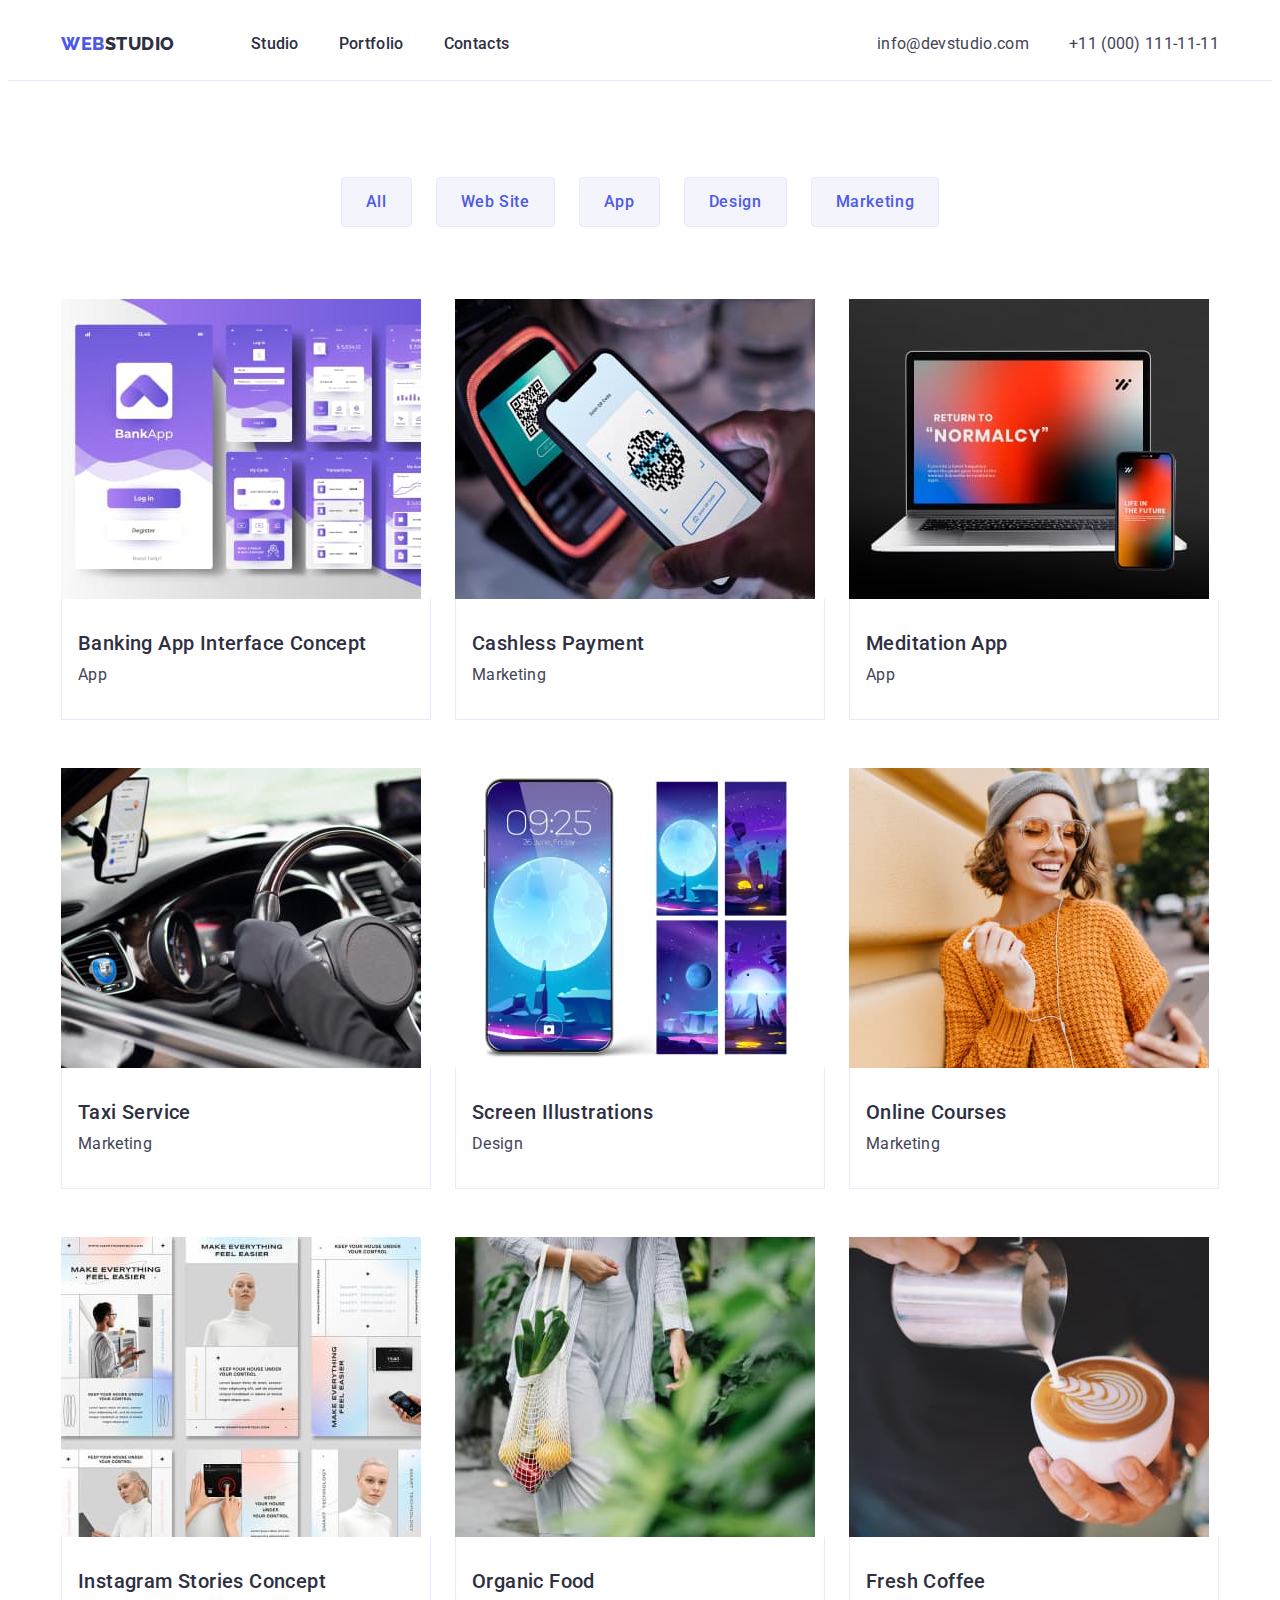
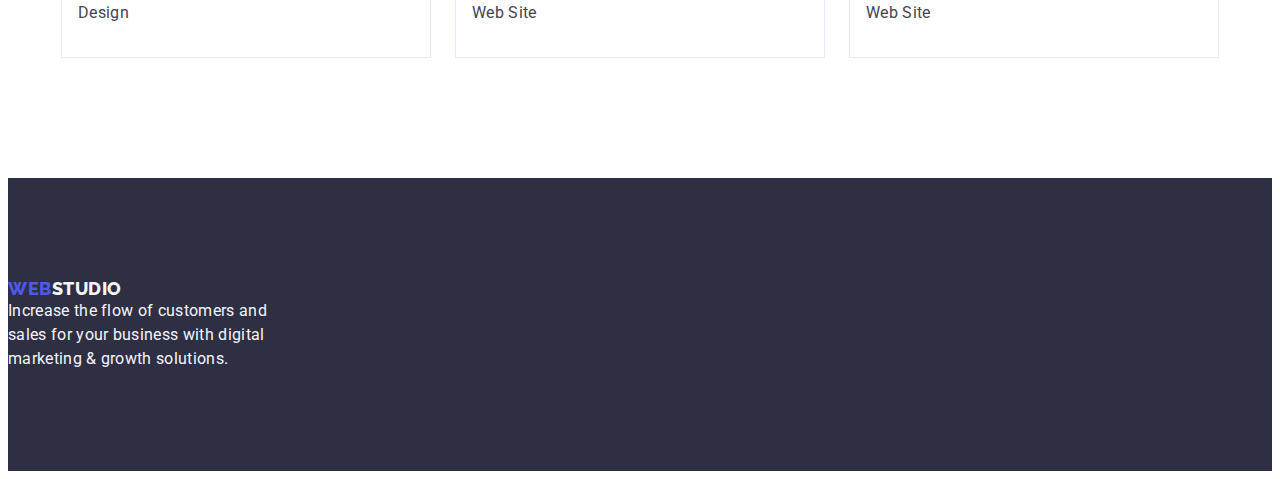
==== portfolio.html @ ff7ef743 "Т" ====
<!DOCTYPE html>
<html lang="en">
  <head>
    <meta charset="UTF-8" />
    <meta name="viewport" content="width=device-width, initial-scale=1.0" />
    <title>Portfolio</title>
    <link
      rel="stylesheet"
      href="https://cdnjs.cloudflare.com/ajax/libs/modern-normalize/2.0.0/modern-normalize.min.css"
      integrity="sha512-4xo8blKMVCiXpTaLzQSLSw3KFOVPWhm/TRtuPVc4WG6kUgjH6J03IBuG7JZPkcWMxJ5huwaBpOpnwYElP/m6wg=="
      crossorigin="anonymous"
      referrerpolicy="no-referrer"
    />
    <link rel="stylesheet" href="./css/styles.css" />
    <link rel="preconnect" href="https://fonts.googleapis.com" />
    <link rel="preconnect" href="https://fonts.gstatic.com" crossorigin />
    <link
      href="https://fonts.googleapis.com/css2?family=Montserrat:wght@400;700&family=Raleway:wght@800&family=Roboto:wght@400;500;700&display=swap"
      rel="stylesheet"
    />
  </head>
  <body>
    <header class="header">
      <div class="container portfolio-container">
        <nav class="header-navigation">
          <a href="./index.html" class="header-logo link"
            >Web<span
              class="header-logo-accent"
              style="color: var(--navyblue, #2e2f42)"
              >Studio</span
            ></a
          >
          <ul class="header-menu list">
            <li class="header-menu-item">
              <a href="./index.html" class="header-menu-link link">Studio</a>
            </li>
            <li class="header-menu-item">
              <a href="./portfolio.html" class="header-menu-link link"
                >Portfolio</a
              >
            </li>
            <li class="header-menu-item">
              <a href="" class="header-menu-link link">Contacts</a>
            </li>
          </ul>
        </nav>
        <address class="header-address">
          <ul class="header-address-menu list">
            <li class="header-address-item">
              <a
                href="mailto:info@devstudio.com"
                class="header-address-link link"
                >info@devstudio.com</a
              >
            </li>
            <li class="header-address-item">
              <a href="tel:+110001111111" class="header-address-link link"
                >+11 (000) 111-11-11</a
              >
            </li>
          </ul>
        </address>
      </div>
    </header>
    <main>
      <section class="button">
        <div class="container">
          <h1 class="visually-hidden">Buttons</h1>
          <ul class="button-list list">
            <li>
              <button type="button" class="locator-button-all">All</button>
            </li>
            <li>
              <button type="button" class="locator-button-all">Web Site</button>
            </li>
            <li>
              <button type="button" class="locator-button-all">App</button>
            </li>
            <li>
              <button type="button" class="locator-button-all">Design</button>
            </li>
            <li>
              <button type="button" class="locator-button-all">
                Marketing
              </button>
            </li>
          </ul>
          <ul class="portfolio-list list">
            <li class="portfolio-item">
              <a href="./images/bankapp.jpg" class="portfolio-link link">
                <img
                  src="./images/bankapp.jpg"
                  alt="Banking App"
                  width="360"
                  height="300"
                  class="images"
                />
                <div class="container-app">
                  <h2 class="portfolio-subtitle">
                    Banking App Interface Concept
                  </h2>
                  <p class="portfolio-item-text">App</p>
                </div>
              </a>
            </li>
            <li class="portfolio-item">
              <a
                href="./images/cashlesspayment.jpg"
                class="portfolio-link link"
              >
                <img
                  src="./images/cashlesspayment.jpg"
                  alt="Payment with a smartphone"
                  width="360"
                  height="300"
                  class="images"
                />
                <div class="container-app">
                  <h2 class="portfolio-subtitle">Cashless Payment</h2>
                  <p class="portfolio-item-text">Marketing</p>
                </div>
              </a>
            </li>
            <li class="portfolio-item">
              <a href="./images/meditationapp.jpg" class="portfolio-link link">
                <img
                  src="./images/meditationapp.jpg"
                  alt="Laptop and smartphone"
                  width="360"
                  height="300"
                  class="images"
                />
                <div class="container-app">
                  <h2 class="portfolio-subtitle">Meditation App</h2>
                  <p class="portfolio-item-text">App</p>
                </div>
              </a>
            </li>
            <li class="portfolio-item">
              <a href="./images/taxiservice.jpg" class="portfolio-link link">
                <img
                  src="./images/taxiservice.jpg"
                  alt="Car interior"
                  width="360"
                  height="300"
                  class="images"
                />
                <div class="container-app">
                  <h2 class="portfolio-subtitle">Taxi Service</h2>
                  <p class="portfolio-item-text">Marketing</p>
                </div>
              </a>
            </li>
            <li class="portfolio-item">
              <a
                href="./images/screenillustrations.jpg"
                class="portfolio-link link"
              >
                <img
                  src="./images/screenillustrations.jpg"
                  alt="Screen illustrations"
                  width="360"
                  height="300"
                  class="images"
                />
                <div class="container-app">
                  <h2 class="portfolio-subtitle">Screen Illustrations</h2>
                  <p class="portfolio-item-text">Design</p>
                </div>
              </a>
            </li>
            <li class="portfolio-item">
              <a href="./images/onlinecoursers.jpg" class="portfolio-link link">
                <img
                  src="./images/onlinecoursers.jpg"
                  alt="Smiling girl"
                  width="360"
                  height="300"
                  class="images"
                />
                <div class="container-app">
                  <h2 class="portfolio-subtitle">Online Courses</h2>
                  <p class="portfolio-item-text">Marketing</p>
                </div>
              </a>
            </li>
            <li class="portfolio-item" id="inst">
              <a href="./images/storiesconcept.jpg" class="portfolio-link link">
                <img
                  src="./images/storiesconcept.jpg"
                  alt="Instagram stories concept"
                  width="360"
                  height="300"
                  class="images"
                />
                <div class="container-app">
                  <h2 class="portfolio-subtitle">Instagram Stories Concept</h2>
                  <p class="portfolio-item-text">Design</p>
                </div>
              </a>
            </li>
            <li class="portfolio-item">
              <a href="./images/organicfood.jpg" class="portfolio-link link">
                <img
                  src="./images/organicfood.jpg"
                  alt="Organic Food"
                  width="360"
                  height="300"
                  class="images"
                />
                <div class="container-app">
                  <h2 class="portfolio-subtitle">Organic Food</h2>
                  <p class="portfolio-item-text">Web Site</p>
                </div>
              </a>
            </li>
            <li class="portfolio-item">
              <a href="./images/freshcoffee.jpg" class="portfolio-link link">
                <img
                  src="./images/freshcoffee.jpg"
                  alt="Fresh Coffee"
                  width="360"
                  height="300"
                  class="images"
                />
                <div class="container-app">
                  <h2 class="portfolio-subtitle">Fresh Coffee</h2>
                  <p class="portfolio-item-text">Web Site</p>
                </div>
              </a>
            </li>
          </ul>
        </div>
      </section>
    </main>
    <footer class="footer">
      <a href="./index.html" class="header-logo link"
        >Web<span class="team-logo-accent" style="color: var(--cloud, #f4f4fd)"
          >Studio</span
        ></a
      >
      <p class="footer-item-text">
        Increase the flow of customers and sales for your business with digital
        marketing & growth solutions.
      </p>
    </footer>
  </body>
</html>
---- css/styles.css ----
:root {
    --iris: #4D5AE5;
    --navyblue: #2E2F42;
    --white: #FFF;
    --slate: #434455;
    --cloud: #F4F4FD;
}

p, h1, h2, h3, h4, h5, h6{
    margin-top: 0;
    margin-bottom: 0;
}

ul,ol{
    margin-top: 0;
    margin-bottom: 0;
    padding-left: 0;
}

body {
    font-family: 'Roboto', sans-serif;
    color: var(--slate);
    background-color: var(--white);
}

.container{
    width: 100%;
    max-width: 1158px;
    padding-left: 15px;
    padding-right: 15px;
    margin: 0 auto;
}

.link {
    text-decoration: none;
}

.list {
    list-style-type: none;
}

.list li:first-child a:hover {
    color: #404BBF;
}

.list li:first-child a:focus {
    color: #404BBF;
}

.visually-hidden {
    position: absolute;
    width: 1px;
    height: 1px;
    margin: -1px;
    border: 0;
    padding: 0;

    white-space: nowrap;
    clip-path: inset(100%);
    clip: rect(0 0 0 0);
    overflow: hidden;
}

.images{
    display: block;
}

.header{
    border-bottom: 1px solid #e7e9fc
}

.header-container{
    display: flex;
    align-items: center;
    gap: 320px;
    border-bottom: 1px solid #e7e9fc
}

.header-navigation{
    display: flex;
    align-items: center;
    flex-grow: 1;
}

.header-address{
    display: flex;
}

.header-address-menu{
    display: flex;
    align-items: center;
    gap: 40px;
}

.header-address-item{
    display: flex;
}

.header-menu-item{
    display: flex;
    align-items: center;
}

.header-address-link{
    display: flex;
    align-items: center;
    margin-left: auto;
}

.header-logo {
    color: var(--iris);
    font-size: 18px;
    font-family: "Raleway", sans-serif;
    font-weight: 800;
    letter-spacing: 0.54px;
    text-transform: uppercase;
    line-height: 1.17;
    margin-right: 76px;
}

.header-menu{
    display: flex;
    gap: 40px;
}

.header-menu-link {
    color: var(--navyblue);
    font-size: 16px;
    font-weight: 500;
    line-height: 1.50;
    letter-spacing: 0.02em;
    padding-top: 24px;
    padding-bottom: 24px;
}

.header-menu-link:hover,
.header-menu-link:focus {
    color: var(--iris);
}

.header-address {
    font-style: normal;
    display: flex;
    margin-left: auto;
}

.header-address-link {
    color: var(--slate);
    font-size: 16px;
    line-height: 1.5;
    letter-spacing: 0.02em;
}
.header-address-link:hover, .header-address-link:focus{
    color: #FFFFFF;
    background-color: #404BBF;
}

.hero {
    background-color: var(--navyblue);
    padding-top: 188px;
    padding-bottom: 188px;
}

.hero-title {
    color: var(--white);
    font-size: 56px;
    font-weight: 700;
    text-align: center;
    line-height: 1.07;
    letter-spacing: 0.02em;
    max-width: 496px;
    display: flex;
    margin-left: auto;
    margin-right: auto;
    margin-bottom: 48px;
}

.hero-button:hover,
.hero-button:focus {
    background-color: #404BBF;
    color: #FFFFFF;
}

.hero-button {
    color: var(--white);
    font-size: 16px;
    font-weight: 500;
    font-family: 'Roboto', sans-serif;
    line-height: 1.50;
    letter-spacing: 0.04em;
    background-color: var(--iris);
    cursor: pointer;
    display: block;
    min-width: 169px;
    height: 56px;
    border: none;
    border-radius: 4px;
    margin: auto;

}

.advantages {
    background-color: var(--white);
    padding-top: 120px;
    padding-bottom: 120px;
}

.advantages-list{
    display: flex;
    gap: 24px;
}

.advantages-item{
    width: calc((100% - 72px) / 4);
}

.advantages-subtitle {
    color: var(--navyblue);
    font-size: 20px;
    font-weight: 500;
    line-height: 1.20;
    letter-spacing: 0.02em;
    margin-bottom: 8px;
}

.advantages-item-text {
    color: var(--slate);
    font-size: 16px;
    line-height: 1.50;
    letter-spacing: 0.02em;
}

.action{
    padding-bottom: 120px;
}

.action-title {
    color: var(--navyblue);
    font-size: 36px;
    font-weight: 700;
    line-height: 1.11;
    text-align: center;
    letter-spacing: 0.02em;
    text-transform: capitalize;
    margin-bottom: 72px;
}

.action-list{
    display: flex;
    gap: 24px;
}

.action-item{
    width: calc((100% - 48px) / 3);
}

.team {
    background-color: var(--cloud);
    padding-top: 120px;
    padding-bottom: 120px;
}

.team-title {
    color: var(--navyblue);
    font-size: 36px;
    font-weight: 700;
    line-height: 1.11;
    letter-spacing: 0.02em;
    text-align: center;
    text-transform: capitalize;
    background-color: var(--cloud);
    margin-bottom: 72px;
}

.team-subtitle {
    color: var(--navyblue);
    font-size: 20px;
    font-weight: 500;
    text-align: center;
    line-height: 1.2;
    letter-spacing: 0.02em;
    margin-bottom: 8px;
}

.team-item {
    background-color: var(--white);
    width: calc((100% - 72px) / 4);
    border-radius: 0px 0px 4px 4px;
}

.team-item-text {
    color: var(--slate);
    font-size: 16px;
    line-height: 1.5;
    letter-spacing: 0.02em;
    background-color: var(--white);
    text-align: center;
}

.team-list {
    display: flex;
    gap: 24px;
}

.container-name{
    padding-top: 32px;
    padding-bottom: 32px;
}

.footer {
    background: var(--navyblue);
    padding-top: 100px;
    padding-bottom: 100px;
}

.header-logo-footer{
        color: var(--iris);
            font-size: 18px;
            font-family: "Raleway", sans-serif;
            font-weight: 800;
            letter-spacing: 0.54px;
            text-transform: uppercase;
            line-height: 1.17;
            display: inline-block;
            margin-bottom: 16px;
}

.footer-item-text {
    color: var(--cloud);
    font-size: 16px;
    line-height: 1.50;
    letter-spacing: 0.02em;
    max-width: 264px;
}

.portfolio-container{
    display: flex;
}

.button{
    padding-top: 96px;
    padding-bottom: 120px;
}

.button-list{
    display: flex;
    justify-content: center;
    gap: 24px;
    margin-bottom: 72px;
}

.locator-button-all {
    background-color: var(--cloud);
    color: var(--iris);
    text-align: center;
    font-size: 16px;
    font-family: "Roboto", sans-serif;
    font-weight: 500;
    line-height: 1.50;
    letter-spacing: 0.04em;
    cursor: pointer;
    padding-top: 12px;
    padding-bottom: 12px;
    padding-left: 24px;
    padding-right: 24px;
    border: 1px solid #e7e9fc;
    border-radius: 4px;
}

.locator-button-all:hover, .locator-button-all:focus{
    color: #FFFFFF;
    background-color: #404BBF;
    border: 1px solid transparent;
}

.portfolio-list{
    display: flex;
    flex-wrap: wrap;
    column-gap: 24px;
    row-gap: 48px;
}

.container-app{
    padding: 32px 16px;
    border: 1px solid #e7e9fc;
    border-top: none;
}

.portfolio-subtitle {
    color: var(--navyblue);
    font-size: 20px;
    font-family: "Roboto", sans-serif;
    font-weight: 500;
    line-height: 1.20;
    letter-spacing: 0.02em;
    margin-bottom: 8px;
}

.portfolio-item{
    width: calc((100% - 48px) / 3);
}

.portfolio-item-text {
    color: var(--slate);
    font-size: 16px;
    line-height: 1.50;
    letter-spacing: 0.02em;
}
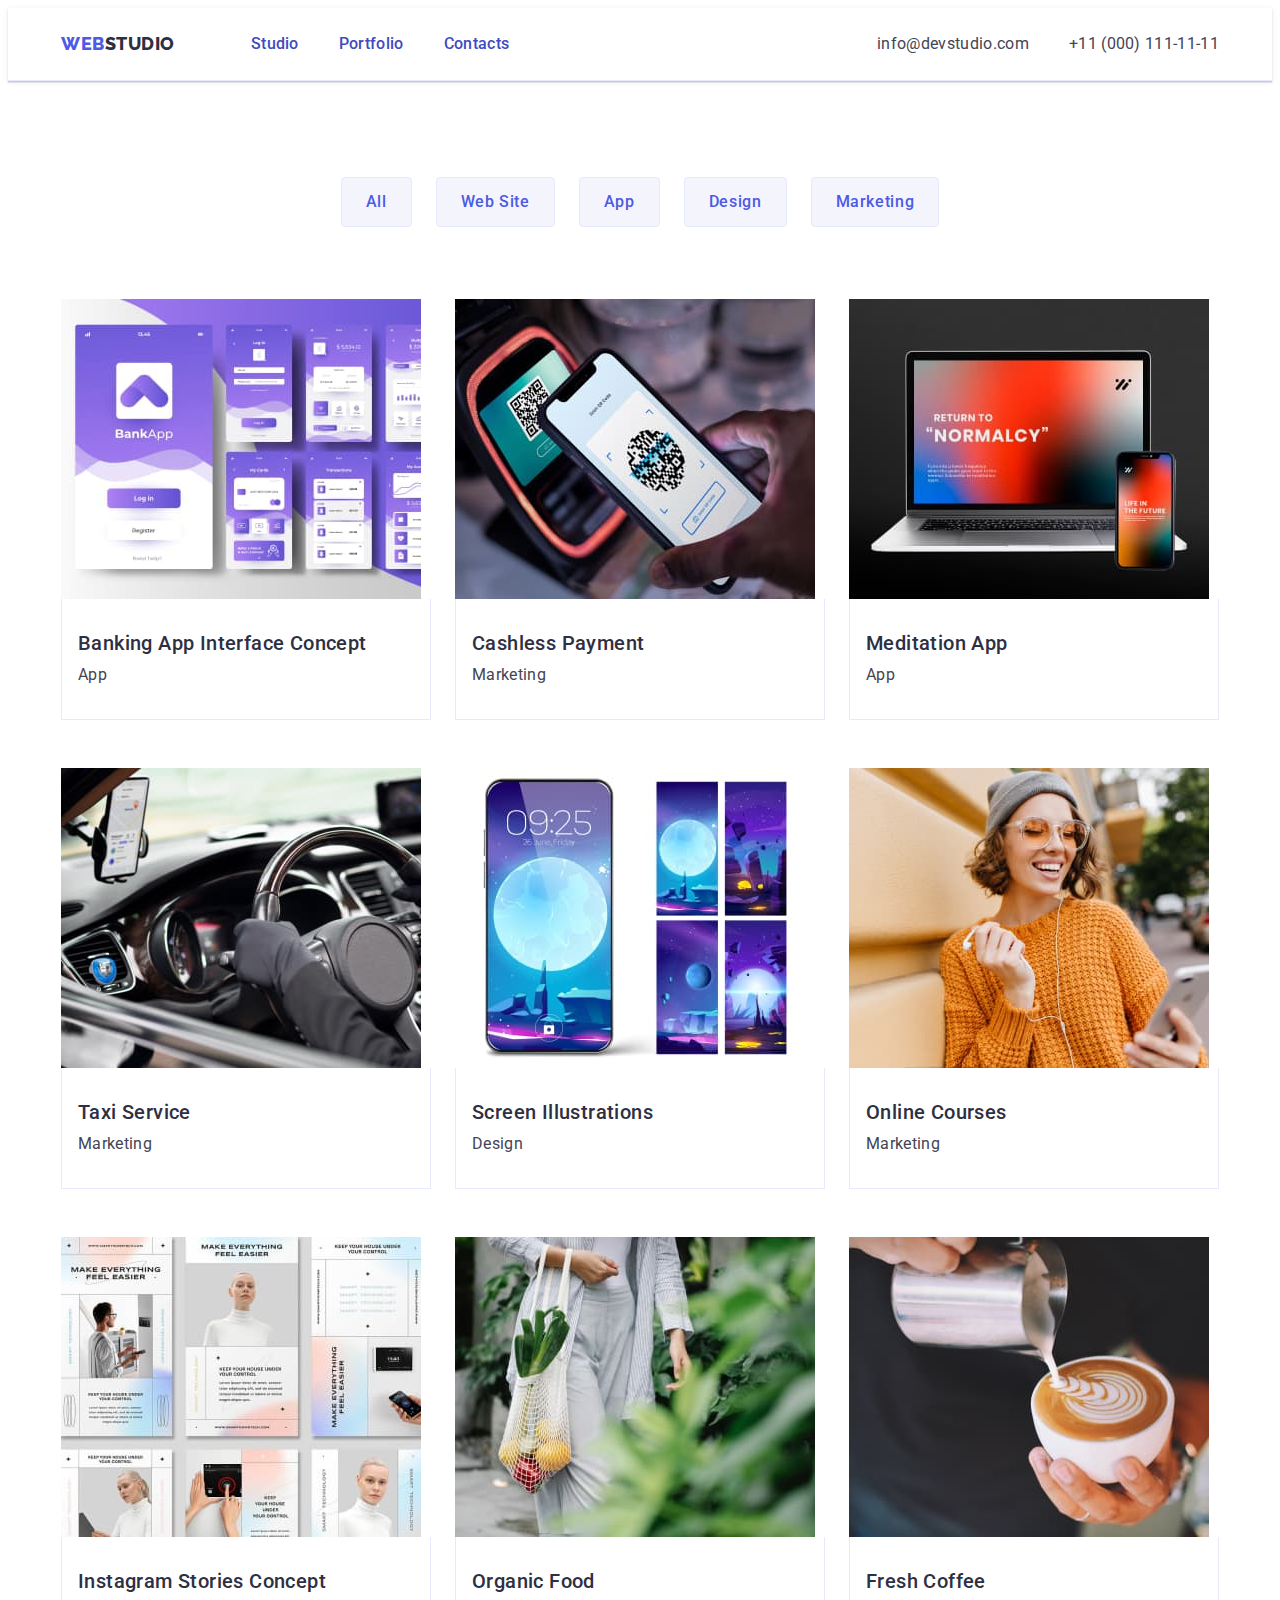
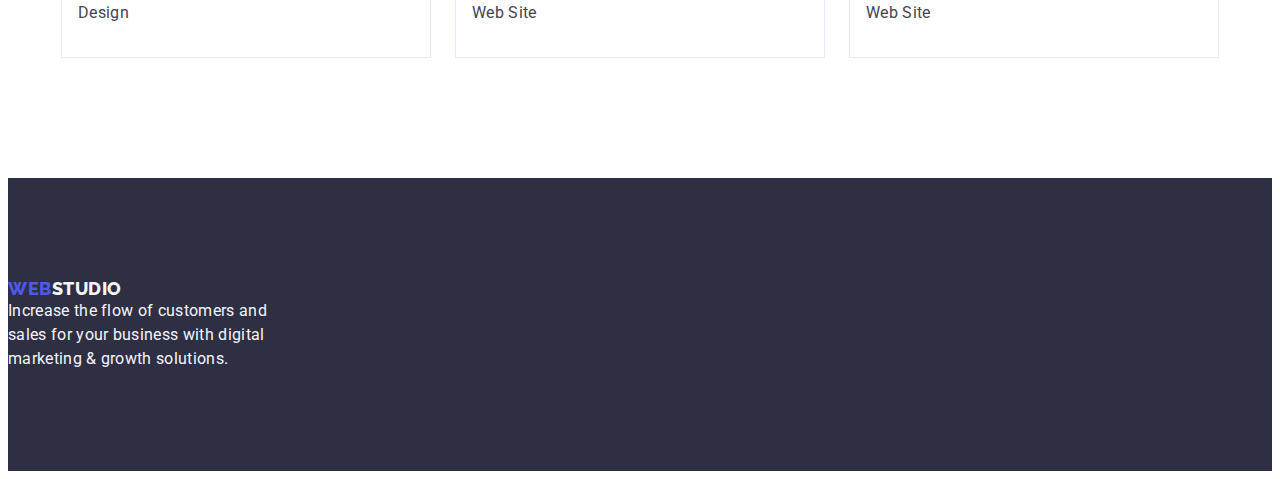
==== commit 4c52cb32: "xz" ====
--- a/portfolio.html
+++ b/portfolio.html
@@ -88,13 +88,20 @@
           <ul class="portfolio-list list">
             <li class="portfolio-item">
               <a href="./images/bankapp.jpg" class="portfolio-link link">
-                <img
-                  src="./images/bankapp.jpg"
-                  alt="Banking App"
-                  width="360"
-                  height="300"
-                  class="images"
-                />
+                <div class="container-image">
+                  <p class="portfolio-list-text">
+                    14 Stylish and User-Friendly App Design Concepts · Task
+                    Manager App · Calorie Tracker App · Exotic Fruit Ecommerce
+                    App · Cloud Storage App
+                  </p>
+                  <img
+                    src="./images/bankapp.jpg"
+                    alt="Banking App"
+                    width="360"
+                    height="300"
+                    class="images"
+                  />
+                </div>
                 <div class="container-app">
                   <h2 class="portfolio-subtitle">
                     Banking App Interface Concept
@@ -108,13 +115,20 @@
                 href="./images/cashlesspayment.jpg"
                 class="portfolio-link link"
               >
-                <img
-                  src="./images/cashlesspayment.jpg"
-                  alt="Payment with a smartphone"
-                  width="360"
-                  height="300"
-                  class="images"
-                />
+                <div class="container-image">
+                  <p class="portfolio-list-text">
+                    14 Stylish and User-Friendly App Design Concepts · Task
+                    Manager App · Calorie Tracker App · Exotic Fruit Ecommerce
+                    App · Cloud Storage App
+                  </p>
+                  <img
+                    src="./images/cashlesspayment.jpg"
+                    alt="Payment with a smartphone"
+                    width="360"
+                    height="300"
+                    class="images"
+                  />
+                </div>
                 <div class="container-app">
                   <h2 class="portfolio-subtitle">Cashless Payment</h2>
                   <p class="portfolio-item-text">Marketing</p>
@@ -123,13 +137,20 @@
             </li>
             <li class="portfolio-item">
               <a href="./images/meditationapp.jpg" class="portfolio-link link">
-                <img
-                  src="./images/meditationapp.jpg"
-                  alt="Laptop and smartphone"
-                  width="360"
-                  height="300"
-                  class="images"
-                />
+                <div class="container-image">
+                  <p class="portfolio-list-text">
+                    14 Stylish and User-Friendly App Design Concepts · Task
+                    Manager App · Calorie Tracker App · Exotic Fruit Ecommerce
+                    App · Cloud Storage App
+                  </p>
+                  <img
+                    src="./images/meditationapp.jpg"
+                    alt="Laptop and smartphone"
+                    width="360"
+                    height="300"
+                    class="images"
+                  />
+                </div>
                 <div class="container-app">
                   <h2 class="portfolio-subtitle">Meditation App</h2>
                   <p class="portfolio-item-text">App</p>
@@ -138,13 +159,20 @@
             </li>
             <li class="portfolio-item">
               <a href="./images/taxiservice.jpg" class="portfolio-link link">
-                <img
-                  src="./images/taxiservice.jpg"
-                  alt="Car interior"
-                  width="360"
-                  height="300"
-                  class="images"
-                />
+                <div class="container-image">
+                  <p class="portfolio-list-text">
+                    14 Stylish and User-Friendly App Design Concepts · Task
+                    Manager App · Calorie Tracker App · Exotic Fruit Ecommerce
+                    App · Cloud Storage App
+                  </p>
+                  <img
+                    src="./images/taxiservice.jpg"
+                    alt="Car interior"
+                    width="360"
+                    height="300"
+                    class="images"
+                  />
+                </div>
                 <div class="container-app">
                   <h2 class="portfolio-subtitle">Taxi Service</h2>
                   <p class="portfolio-item-text">Marketing</p>
@@ -156,13 +184,20 @@
                 href="./images/screenillustrations.jpg"
                 class="portfolio-link link"
               >
-                <img
-                  src="./images/screenillustrations.jpg"
-                  alt="Screen illustrations"
-                  width="360"
-                  height="300"
-                  class="images"
-                />
+                <div class="container-image">
+                  <p class="portfolio-list-text">
+                    14 Stylish and User-Friendly App Design Concepts · Task
+                    Manager App · Calorie Tracker App · Exotic Fruit Ecommerce
+                    App · Cloud Storage App
+                  </p>
+                  <img
+                    src="./images/screenillustrations.jpg"
+                    alt="Screen illustrations"
+                    width="360"
+                    height="300"
+                    class="images"
+                  />
+                </div>
                 <div class="container-app">
                   <h2 class="portfolio-subtitle">Screen Illustrations</h2>
                   <p class="portfolio-item-text">Design</p>
@@ -171,13 +206,20 @@
             </li>
             <li class="portfolio-item">
               <a href="./images/onlinecoursers.jpg" class="portfolio-link link">
-                <img
-                  src="./images/onlinecoursers.jpg"
-                  alt="Smiling girl"
-                  width="360"
-                  height="300"
-                  class="images"
-                />
+                <div class="container-image">
+                  <p class="portfolio-list-text">
+                    14 Stylish and User-Friendly App Design Concepts · Task
+                    Manager App · Calorie Tracker App · Exotic Fruit Ecommerce
+                    App · Cloud Storage App
+                  </p>
+                  <img
+                    src="./images/onlinecoursers.jpg"
+                    alt="Smiling girl"
+                    width="360"
+                    height="300"
+                    class="images"
+                  />
+                </div>
                 <div class="container-app">
                   <h2 class="portfolio-subtitle">Online Courses</h2>
                   <p class="portfolio-item-text">Marketing</p>
@@ -186,13 +228,20 @@
             </li>
             <li class="portfolio-item" id="inst">
               <a href="./images/storiesconcept.jpg" class="portfolio-link link">
-                <img
-                  src="./images/storiesconcept.jpg"
-                  alt="Instagram stories concept"
-                  width="360"
-                  height="300"
-                  class="images"
-                />
+                <div class="container-image">
+                  <p class="portfolio-list-text">
+                    14 Stylish and User-Friendly App Design Concepts · Task
+                    Manager App · Calorie Tracker App · Exotic Fruit Ecommerce
+                    App · Cloud Storage App
+                  </p>
+                  <img
+                    src="./images/storiesconcept.jpg"
+                    alt="Instagram stories concept"
+                    width="360"
+                    height="300"
+                    class="images"
+                  />
+                </div>
                 <div class="container-app">
                   <h2 class="portfolio-subtitle">Instagram Stories Concept</h2>
                   <p class="portfolio-item-text">Design</p>
@@ -201,13 +250,20 @@
             </li>
             <li class="portfolio-item">
               <a href="./images/organicfood.jpg" class="portfolio-link link">
-                <img
-                  src="./images/organicfood.jpg"
-                  alt="Organic Food"
-                  width="360"
-                  height="300"
-                  class="images"
-                />
+                <div class="container-image">
+                  <p class="portfolio-list-text">
+                    14 Stylish and User-Friendly App Design Concepts · Task
+                    Manager App · Calorie Tracker App · Exotic Fruit Ecommerce
+                    App · Cloud Storage App
+                  </p>
+                  <img
+                    src="./images/organicfood.jpg"
+                    alt="Organic Food"
+                    width="360"
+                    height="300"
+                    class="images"
+                  />
+                </div>
                 <div class="container-app">
                   <h2 class="portfolio-subtitle">Organic Food</h2>
                   <p class="portfolio-item-text">Web Site</p>
@@ -216,13 +272,20 @@
             </li>
             <li class="portfolio-item">
               <a href="./images/freshcoffee.jpg" class="portfolio-link link">
-                <img
-                  src="./images/freshcoffee.jpg"
-                  alt="Fresh Coffee"
-                  width="360"
-                  height="300"
-                  class="images"
-                />
+                <div class="container-image">
+                  <p class="portfolio-list-text">
+                    14 Stylish and User-Friendly App Design Concepts · Task
+                    Manager App · Calorie Tracker App · Exotic Fruit Ecommerce
+                    App · Cloud Storage App
+                  </p>
+                  <img
+                    src="./images/freshcoffee.jpg"
+                    alt="Fresh Coffee"
+                    width="360"
+                    height="300"
+                    class="images"
+                  />
+                </div>
                 <div class="container-app">
                   <h2 class="portfolio-subtitle">Fresh Coffee</h2>
                   <p class="portfolio-item-text">Web Site</p>
--- a/css/styles.css
+++ b/css/styles.css
@@ -66,7 +66,10 @@
 }
 
 .header{
-    border-bottom: 1px solid #e7e9fc
+    border-bottom: 1px solid #e7e9fc;
+    box-shadow:0px 2px 1px rgba(46, 47, 66, 0.08),
+        0px 1px 1px rgba(46, 47, 66, 0.16),
+        0px 1px 6px rgba(46, 47, 66, 0.08);
 }
 
 .header-container{
@@ -131,6 +134,8 @@
     letter-spacing: 0.02em;
     padding-top: 24px;
     padding-bottom: 24px;
+    position: relative;
+    color: #404bbf;
 }
 
 .header-menu-link:hover,
@@ -157,8 +162,13 @@
 
 .hero {
     background-color: var(--navyblue);
+    background-image: linear-gradient(rgba(46, 47, 66, 0.70), rgba(46, 47, 66, 0.70)) , url(../images/peopleofc.jpg);
     padding-top: 188px;
     padding-bottom: 188px;
+    max-width: 1440px;
+    background-repeat: no-repeat;
+    background-position: center;
+    background-size: cover;
 }
 
 .hero-title {
@@ -196,6 +206,7 @@
     border: none;
     border-radius: 4px;
     margin: auto;
+    transition: background-color 250ms cubic-bezier(0.4, 0, 0.2, 1);;
 
 }
 
@@ -212,6 +223,16 @@
 
 .advantages-item{
     width: calc((100% - 72px) / 4);
+}
+
+.container-icon{
+    display: flex;
+    align-items: center;
+    justify-content: center;
+    height: 112px;
+    background-color: #f4f4fd;
+    border-radius: 4px;
+    margin-bottom: 8px;
 }
 
 .advantages-subtitle {
@@ -286,6 +307,9 @@
     background-color: var(--white);
     width: calc((100% - 72px) / 4);
     border-radius: 0px 0px 4px 4px;
+    box-shadow: 0px 1px 6px rgba(46, 47, 66, 0.08),
+        0px 1px 1px rgba(46, 47, 66, 0.16),
+        0px 2px 1px rgba(46, 47, 66, 0.08);;
 }
 
 .team-item-text {
@@ -297,9 +321,84 @@
     text-align: center;
 }
 
+.team-social{
+    display: flex;
+    justify-content: center;
+    gap: 24px;
+}
+
+.team-social-list{
+    width: 40px;
+    height: 40px;
+}
+
+.team-social-link{
+    width: 100%;
+    height: 100%;
+    background-color: #4d5ae5;
+    border-radius: 50%;
+    display: flex;
+    align-items: center;
+    justify-content: center;
+    transition: background-color 250ms cubic-bezier(0.4, 0, 0.2, 1);
+}
+
+.team-social-link:hover , .team-social-link:focus{
+    background-color: #404bbf;
+}
+
+.team-social-icon{
+    fill: #f4f4fd;
+}
+
 .team-list {
     display: flex;
     gap: 24px;
+}
+
+.customers{
+    padding-top: 120px;
+    padding-bottom: 120px;
+}
+
+.customers-title{
+    font-size: 36px;
+    line-height: 1.11;
+    color: #2e2f42;
+    margin-bottom: 72px;
+}
+
+.customers-list{
+    display: flex;
+    gap: 24px;
+}
+
+.customers-list-item{
+    width: calc((100% - 120px) / 6);
+    height: 88px;
+}
+
+.customers-list-link{
+    width: 100%;
+    height: 100%;
+    border: 1px solid #8e8f99;
+    border-radius: 4px;
+    display: flex;
+    align-items: center;
+    justify-content: center;
+    color: #8e8f99;
+        transition: border-color 250ms cubic-bezier(0.4, 0, 0.2, 1),
+                color 250ms cubic-bezier(0.4, 0, 0.2, 1);
+            
+}
+
+.customers-list-link:hover, .customers-list-link:focus{
+    color: #404bbf;
+    border-color: #404bbf;
+}
+
+.customers-icon{
+    fill: currentColor;
 }
 
 .container-name{
@@ -325,6 +424,33 @@
             margin-bottom: 16px;
 }
 
+.footer-container{
+    display: flex;
+    align-items: baseline;
+}
+
+.logo-container{
+    margin-right: 120px;
+}
+
+.social-media{
+    font-weight: 500;
+    font-size: 16px;
+    line-height: 1.5;
+    letter-spacing: 0.02em;
+    color: #FFFFFF;
+    margin-bottom: 16px;
+}
+
+.social-media-list{
+    display: flex;
+    gap: 16px;
+}
+
+.social-media-link:hover, .social-media-link:focus{
+    background-color: #31d0aa;
+}
+
 .footer-item-text {
     color: var(--cloud);
     font-size: 16px;
@@ -365,12 +491,17 @@
     padding-right: 24px;
     border: 1px solid #e7e9fc;
     border-radius: 4px;
+    transition: color 250ms cubic-bezier(0.4, 0, 0.2, 1),
+        background-color 250ms cubic-bezier(0.4, 0, 0.2, 1),
+        border-color 250ms cubic-bezier(0.4, 0, 0.2, 1),
+        box-shadow 250ms cubic-bezier(0.4, 0, 0.2, 1);
 }
 
 .locator-button-all:hover, .locator-button-all:focus{
     color: #FFFFFF;
     background-color: #404BBF;
     border: 1px solid transparent;
+    box-shadow: 0px 3px 1px rgba(0, 0, 0, 0.1), 0px 2px 1px rgba(0, 0, 0, 0.08), 0px 2px 2px rgba(0, 0, 0, 0.12);
 }
 
 .portfolio-list{
@@ -378,6 +509,36 @@
     flex-wrap: wrap;
     column-gap: 24px;
     row-gap: 48px;
+}
+
+.portfolio-link{
+    display: block;
+    transition: box-shadow 250ms cubic-bezier(0.4, 0, 0.2, 1);
+}
+
+.portfolio-link:hover, .portfolio-link:focus{
+    box-shadow: 0px 1px 6px rgba(46, 47, 66, 0.08), 0px 1px 1px rgba(46, 47, 66, 0.16), 0px 2px 1px rgba(46, 47, 66, 0.08);
+    transform: translateY(0%);
+}
+
+.container-image{
+    position: relative;
+    overflow: hidden;
+}
+
+.portfolio-list-text{
+    position: absolute;
+    top: 0;
+    font-size: 16px;
+    line-height: 1.5;
+    letter-spacing: 0.02em;
+    color: #F4F4FD;
+    padding: 40px 32px;
+    background-color: #4d5ae5;
+    height: 100%;
+    width: 100%;
+    transform: translateY(100%);
+    transition: transform 250ms cubic-bezier(0.4, 0, 0.2, 1);
 }
 
 .container-app{
@@ -398,6 +559,7 @@
 
 .portfolio-item{
     width: calc((100% - 48px) / 3);
+
 }
 
 .portfolio-item-text {
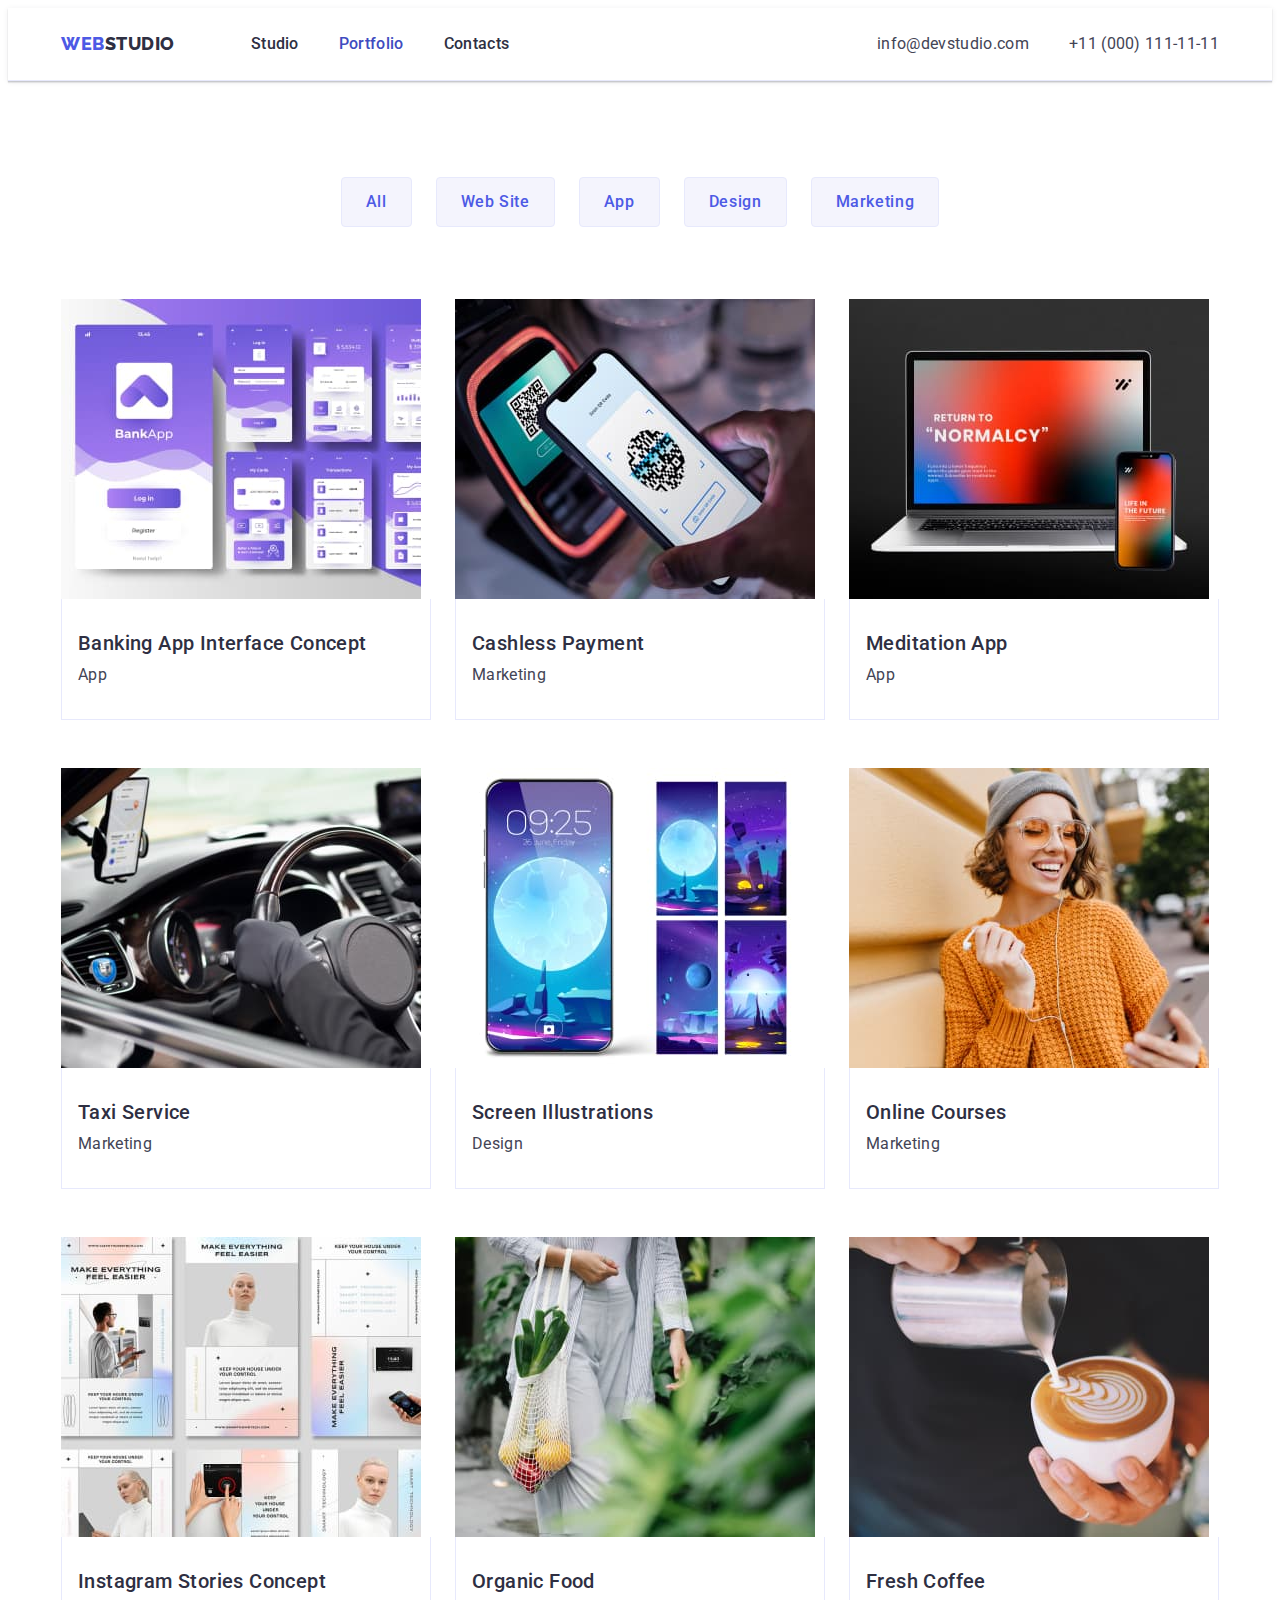
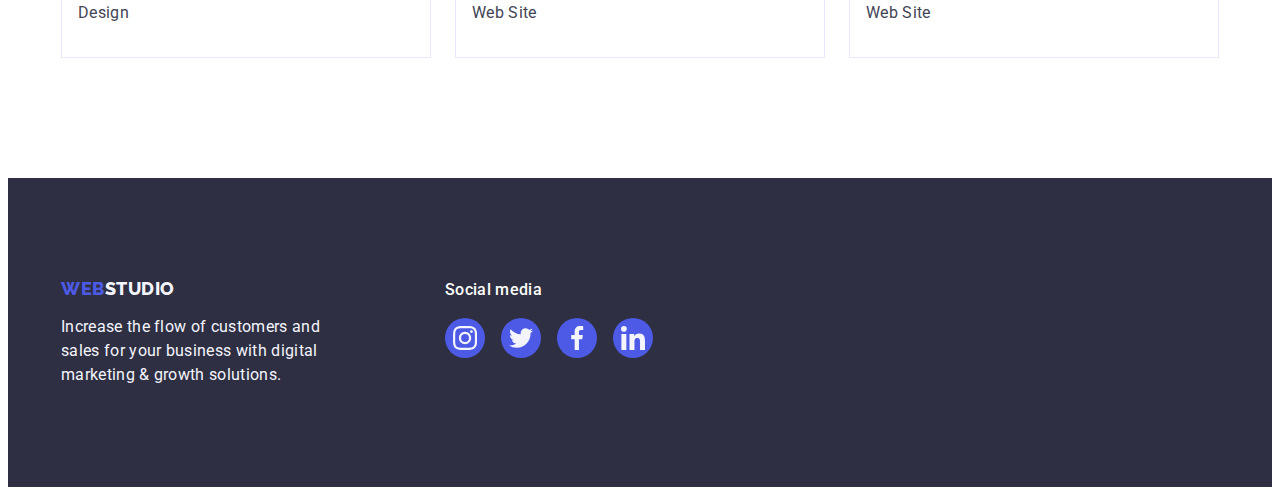
==== commit a7080b77: "qkjbabfiafi" ====
--- a/portfolio.html
+++ b/portfolio.html
@@ -35,7 +35,9 @@
               <a href="./index.html" class="header-menu-link link">Studio</a>
             </li>
             <li class="header-menu-item">
-              <a href="./portfolio.html" class="header-menu-link link"
+              <a
+                href="./portfolio.html"
+                class="header-menu-link header-link-main link"
                 >Portfolio</a
               >
             </li>
@@ -89,11 +91,6 @@
             <li class="portfolio-item">
               <a href="./images/bankapp.jpg" class="portfolio-link link">
                 <div class="container-image">
-                  <p class="portfolio-list-text">
-                    14 Stylish and User-Friendly App Design Concepts · Task
-                    Manager App · Calorie Tracker App · Exotic Fruit Ecommerce
-                    App · Cloud Storage App
-                  </p>
                   <img
                     src="./images/bankapp.jpg"
                     alt="Banking App"
@@ -101,6 +98,11 @@
                     height="300"
                     class="images"
                   />
+                  <p class="portfolio-list-text">
+                    14 Stylish and User-Friendly App Design Concepts · Task
+                    Manager App · Calorie Tracker App · Exotic Fruit Ecommerce
+                    App · Cloud Storage App
+                  </p>
                 </div>
                 <div class="container-app">
                   <h2 class="portfolio-subtitle">
@@ -116,11 +118,6 @@
                 class="portfolio-link link"
               >
                 <div class="container-image">
-                  <p class="portfolio-list-text">
-                    14 Stylish and User-Friendly App Design Concepts · Task
-                    Manager App · Calorie Tracker App · Exotic Fruit Ecommerce
-                    App · Cloud Storage App
-                  </p>
                   <img
                     src="./images/cashlesspayment.jpg"
                     alt="Payment with a smartphone"
@@ -128,6 +125,11 @@
                     height="300"
                     class="images"
                   />
+                  <p class="portfolio-list-text">
+                    14 Stylish and User-Friendly App Design Concepts · Task
+                    Manager App · Calorie Tracker App · Exotic Fruit Ecommerce
+                    App · Cloud Storage App
+                  </p>
                 </div>
                 <div class="container-app">
                   <h2 class="portfolio-subtitle">Cashless Payment</h2>
@@ -138,11 +140,6 @@
             <li class="portfolio-item">
               <a href="./images/meditationapp.jpg" class="portfolio-link link">
                 <div class="container-image">
-                  <p class="portfolio-list-text">
-                    14 Stylish and User-Friendly App Design Concepts · Task
-                    Manager App · Calorie Tracker App · Exotic Fruit Ecommerce
-                    App · Cloud Storage App
-                  </p>
                   <img
                     src="./images/meditationapp.jpg"
                     alt="Laptop and smartphone"
@@ -150,6 +147,11 @@
                     height="300"
                     class="images"
                   />
+                  <p class="portfolio-list-text">
+                    14 Stylish and User-Friendly App Design Concepts · Task
+                    Manager App · Calorie Tracker App · Exotic Fruit Ecommerce
+                    App · Cloud Storage App
+                  </p>
                 </div>
                 <div class="container-app">
                   <h2 class="portfolio-subtitle">Meditation App</h2>
@@ -160,11 +162,6 @@
             <li class="portfolio-item">
               <a href="./images/taxiservice.jpg" class="portfolio-link link">
                 <div class="container-image">
-                  <p class="portfolio-list-text">
-                    14 Stylish and User-Friendly App Design Concepts · Task
-                    Manager App · Calorie Tracker App · Exotic Fruit Ecommerce
-                    App · Cloud Storage App
-                  </p>
                   <img
                     src="./images/taxiservice.jpg"
                     alt="Car interior"
@@ -172,6 +169,11 @@
                     height="300"
                     class="images"
                   />
+                  <p class="portfolio-list-text">
+                    14 Stylish and User-Friendly App Design Concepts · Task
+                    Manager App · Calorie Tracker App · Exotic Fruit Ecommerce
+                    App · Cloud Storage App
+                  </p>
                 </div>
                 <div class="container-app">
                   <h2 class="portfolio-subtitle">Taxi Service</h2>
@@ -185,11 +187,6 @@
                 class="portfolio-link link"
               >
                 <div class="container-image">
-                  <p class="portfolio-list-text">
-                    14 Stylish and User-Friendly App Design Concepts · Task
-                    Manager App · Calorie Tracker App · Exotic Fruit Ecommerce
-                    App · Cloud Storage App
-                  </p>
                   <img
                     src="./images/screenillustrations.jpg"
                     alt="Screen illustrations"
@@ -197,6 +194,11 @@
                     height="300"
                     class="images"
                   />
+                  <p class="portfolio-list-text">
+                    14 Stylish and User-Friendly App Design Concepts · Task
+                    Manager App · Calorie Tracker App · Exotic Fruit Ecommerce
+                    App · Cloud Storage App
+                  </p>
                 </div>
                 <div class="container-app">
                   <h2 class="portfolio-subtitle">Screen Illustrations</h2>
@@ -207,11 +209,6 @@
             <li class="portfolio-item">
               <a href="./images/onlinecoursers.jpg" class="portfolio-link link">
                 <div class="container-image">
-                  <p class="portfolio-list-text">
-                    14 Stylish and User-Friendly App Design Concepts · Task
-                    Manager App · Calorie Tracker App · Exotic Fruit Ecommerce
-                    App · Cloud Storage App
-                  </p>
                   <img
                     src="./images/onlinecoursers.jpg"
                     alt="Smiling girl"
@@ -219,6 +216,11 @@
                     height="300"
                     class="images"
                   />
+                  <p class="portfolio-list-text">
+                    14 Stylish and User-Friendly App Design Concepts · Task
+                    Manager App · Calorie Tracker App · Exotic Fruit Ecommerce
+                    App · Cloud Storage App
+                  </p>
                 </div>
                 <div class="container-app">
                   <h2 class="portfolio-subtitle">Online Courses</h2>
@@ -229,11 +231,6 @@
             <li class="portfolio-item" id="inst">
               <a href="./images/storiesconcept.jpg" class="portfolio-link link">
                 <div class="container-image">
-                  <p class="portfolio-list-text">
-                    14 Stylish and User-Friendly App Design Concepts · Task
-                    Manager App · Calorie Tracker App · Exotic Fruit Ecommerce
-                    App · Cloud Storage App
-                  </p>
                   <img
                     src="./images/storiesconcept.jpg"
                     alt="Instagram stories concept"
@@ -241,6 +238,11 @@
                     height="300"
                     class="images"
                   />
+                  <p class="portfolio-list-text">
+                    14 Stylish and User-Friendly App Design Concepts · Task
+                    Manager App · Calorie Tracker App · Exotic Fruit Ecommerce
+                    App · Cloud Storage App
+                  </p>
                 </div>
                 <div class="container-app">
                   <h2 class="portfolio-subtitle">Instagram Stories Concept</h2>
@@ -251,11 +253,6 @@
             <li class="portfolio-item">
               <a href="./images/organicfood.jpg" class="portfolio-link link">
                 <div class="container-image">
-                  <p class="portfolio-list-text">
-                    14 Stylish and User-Friendly App Design Concepts · Task
-                    Manager App · Calorie Tracker App · Exotic Fruit Ecommerce
-                    App · Cloud Storage App
-                  </p>
                   <img
                     src="./images/organicfood.jpg"
                     alt="Organic Food"
@@ -263,6 +260,11 @@
                     height="300"
                     class="images"
                   />
+                  <p class="portfolio-list-text">
+                    14 Stylish and User-Friendly App Design Concepts · Task
+                    Manager App · Calorie Tracker App · Exotic Fruit Ecommerce
+                    App · Cloud Storage App
+                  </p>
                 </div>
                 <div class="container-app">
                   <h2 class="portfolio-subtitle">Organic Food</h2>
@@ -273,11 +275,6 @@
             <li class="portfolio-item">
               <a href="./images/freshcoffee.jpg" class="portfolio-link link">
                 <div class="container-image">
-                  <p class="portfolio-list-text">
-                    14 Stylish and User-Friendly App Design Concepts · Task
-                    Manager App · Calorie Tracker App · Exotic Fruit Ecommerce
-                    App · Cloud Storage App
-                  </p>
                   <img
                     src="./images/freshcoffee.jpg"
                     alt="Fresh Coffee"
@@ -285,6 +282,11 @@
                     height="300"
                     class="images"
                   />
+                  <p class="portfolio-list-text">
+                    14 Stylish and User-Friendly App Design Concepts · Task
+                    Manager App · Calorie Tracker App · Exotic Fruit Ecommerce
+                    App · Cloud Storage App
+                  </p>
                 </div>
                 <div class="container-app">
                   <h2 class="portfolio-subtitle">Fresh Coffee</h2>
@@ -296,16 +298,57 @@
         </div>
       </section>
     </main>
-    <footer class="footer">
-      <a href="./index.html" class="header-logo link"
-        >Web<span class="team-logo-accent" style="color: var(--cloud, #f4f4fd)"
-          >Studio</span
-        ></a
-      >
-      <p class="footer-item-text">
-        Increase the flow of customers and sales for your business with digital
-        marketing & growth solutions.
-      </p>
-    </footer>
+    <section>
+      <footer class="footer">
+        <div class="container footer-container">
+          <div class="logo-container">
+            <a href="./index.html" class="header-logo-footer link"
+              >Web<span
+                class="team-logo-accent"
+                style="color: var(--cloud, #f4f4fd)"
+                >Studio</span
+              ></a
+            >
+            <p class="footer-item-text">
+              Increase the flow of customers and sales for your business with
+              digital marketing & growth solutions.
+            </p>
+          </div>
+          <div>
+            <p class="social-media">Social media</p>
+            <ul class="social-media-list list">
+              <li class="team-social-list">
+                <a class="team-social-link social-media-link" href="">
+                  <svg class="team-social-icon" width="24" height="24">
+                    <use href="./images/symbol-defs.svg#icon-instagram"></use>
+                  </svg>
+                </a>
+              </li>
+              <li class="team-social-list">
+                <a class="team-social-link social-media-link" href="">
+                  <svg class="team-social-icon" width="24" height="24">
+                    <use href="./images/symbol-defs.svg#icon-twitter"></use>
+                  </svg>
+                </a>
+              </li>
+              <li class="team-social-list">
+                <a class="team-social-link social-media-link" href="">
+                  <svg class="team-social-icon" width="24" height="24">
+                    <use href="./images/symbol-defs.svg#icon-facebook"></use>
+                  </svg>
+                </a>
+              </li>
+              <li class="team-social-list">
+                <a class="team-social-link social-media-link" href="">
+                  <svg class="team-social-icon" width="24" height="24">
+                    <use href="./images/symbol-defs.svg#icon-linkedin"></use>
+                  </svg>
+                </a>
+              </li>
+            </ul>
+          </div>
+        </div>
+      </footer>
+    </section>
   </body>
 </html>
--- a/css/styles.css
+++ b/css/styles.css
@@ -126,6 +126,18 @@
     gap: 40px;
 }
 
+.header-link-main::after{
+    content: '';
+    position: absolute;
+    left: 0;
+    bottom: -1px;
+    height: 4px;
+    background-color: #404bbf;
+    border-radius: 2px;
+    transition: color 250ms cubic-bezier(0.4, 0, 0.2, 1);
+
+}
+
 .header-menu-link {
     color: var(--navyblue);
     font-size: 16px;
@@ -135,7 +147,17 @@
     padding-top: 24px;
     padding-bottom: 24px;
     position: relative;
-    color: #404bbf;
+}
+
+.header-link-main{
+            color: #404bbf;
+            font-size: 16px;
+            font-weight: 500;
+            line-height: 1.50;
+            letter-spacing: 0.02em;
+            padding-top: 24px;
+            padding-bottom: 24px;
+            position: relative;
 }
 
 .header-menu-link:hover,
@@ -147,6 +169,10 @@
     font-style: normal;
     display: flex;
     margin-left: auto;
+}
+
+.header-address-item{
+    transition: color 250ms cubic-bezier(0.4, 0, 0.2, 1);
 }
 
 .header-address-link {
@@ -518,12 +544,19 @@
 
 .portfolio-link:hover, .portfolio-link:focus{
     box-shadow: 0px 1px 6px rgba(46, 47, 66, 0.08), 0px 1px 1px rgba(46, 47, 66, 0.16), 0px 2px 1px rgba(46, 47, 66, 0.08);
-    transform: translateY(0%);
 }
 
 .container-image{
     position: relative;
     overflow: hidden;
+}
+
+.portfolio-link:hover .portfolio-list-text{
+    transform: translateY(0%);
+}
+
+.portfolio-link:focus .portfolio-list-text{
+    transform: translateY(0%);
 }
 
 .portfolio-list-text{
@@ -545,6 +578,7 @@
     padding: 32px 16px;
     border: 1px solid #e7e9fc;
     border-top: none;
+    position: relative;
 }
 
 .portfolio-subtitle {
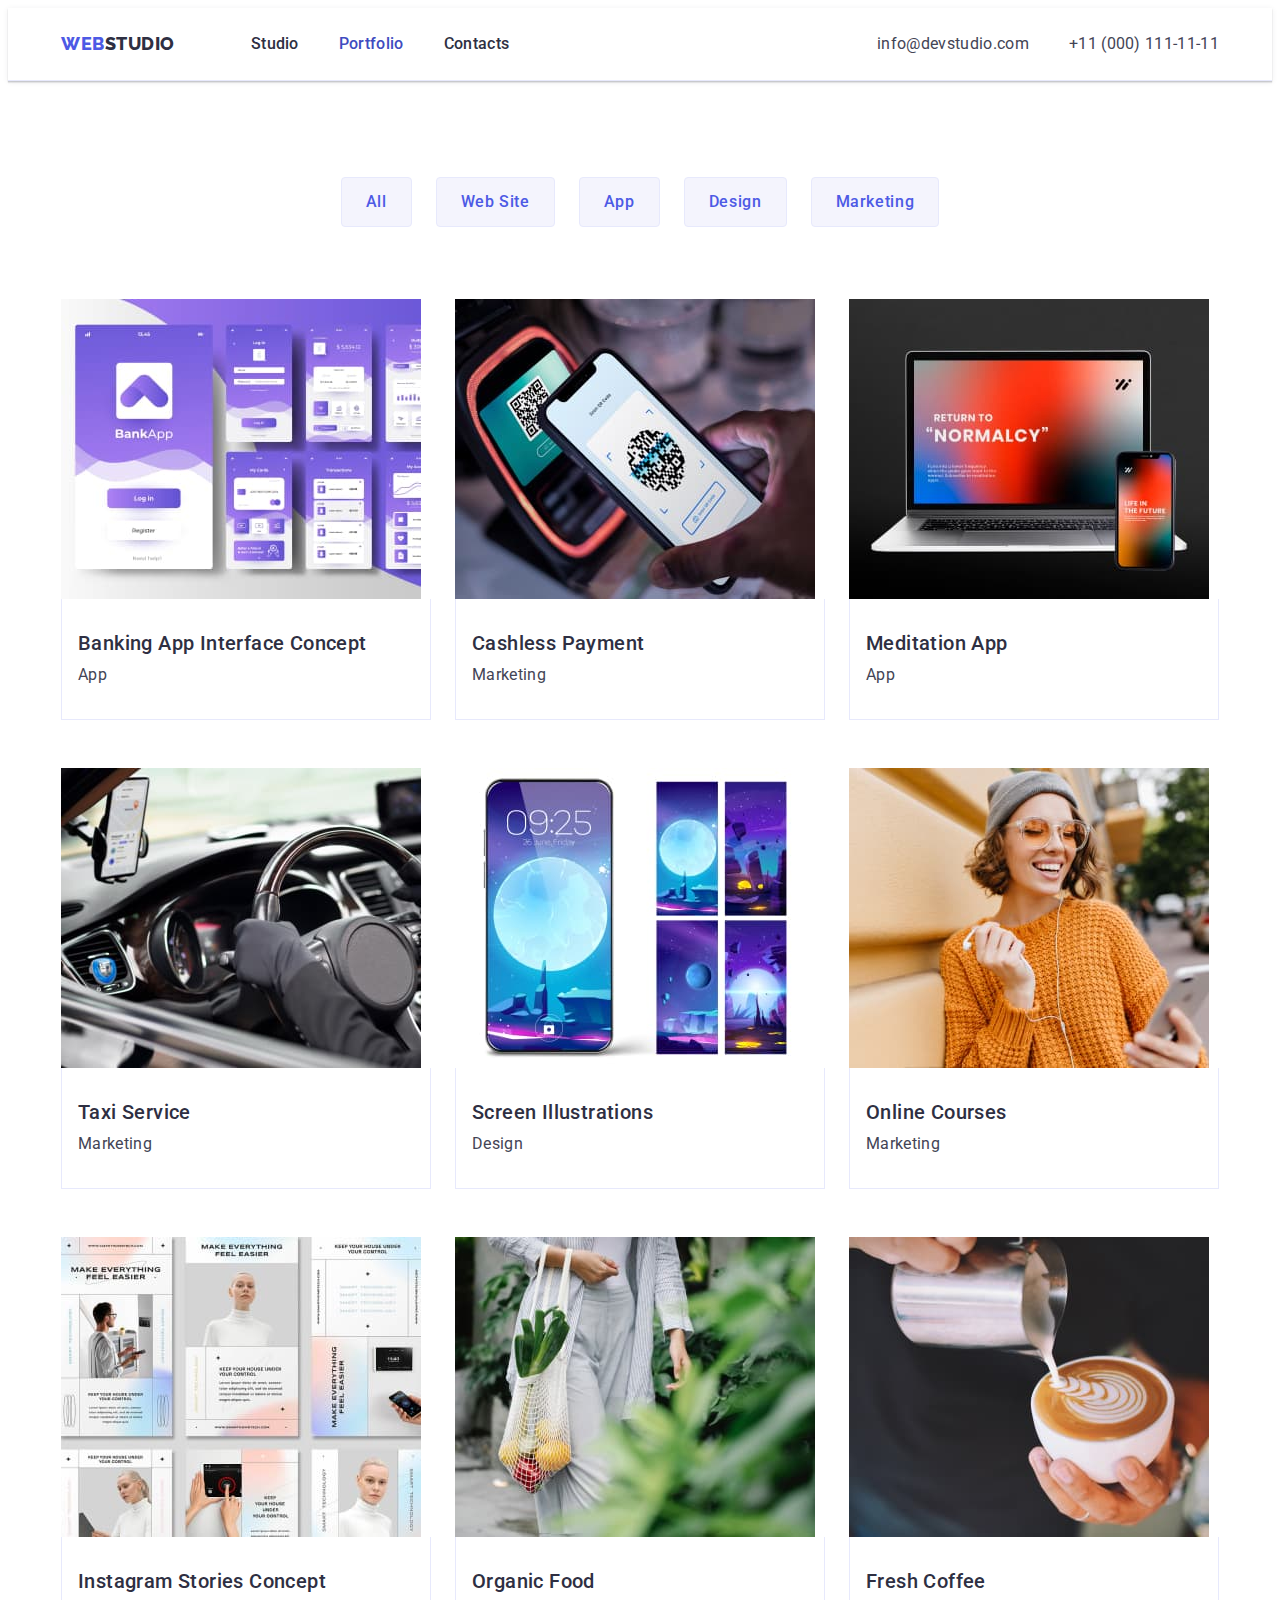
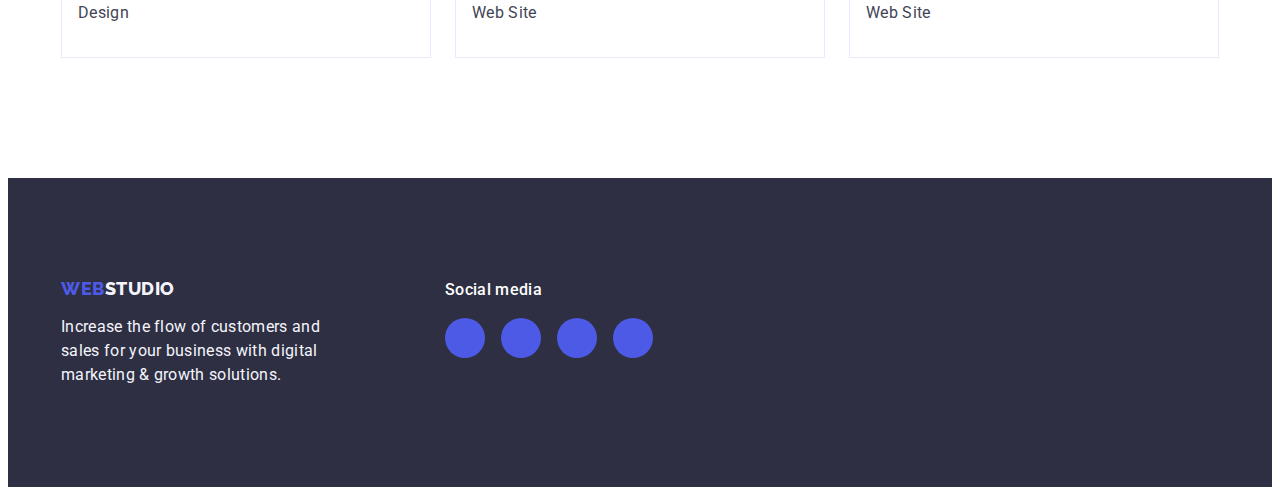
==== commit c3440f2a: "affvfs" ====
--- a/portfolio.html
+++ b/portfolio.html
@@ -340,7 +340,7 @@
               </li>
               <li class="team-social-list">
                 <a class="team-social-link social-media-link" href="">
-                  <svg class="team-social-icon" width="24" height="24">
+                  <svg class="team-social-icon" width="8" height="8">
                     <use href="./images/symbol-defs.svg#icon-linkedin"></use>
                   </svg>
                 </a>
--- a/css/styles.css
+++ b/css/styles.css
@@ -134,8 +134,6 @@
     height: 4px;
     background-color: #404bbf;
     border-radius: 2px;
-    transition: color 250ms cubic-bezier(0.4, 0, 0.2, 1);
-
 }
 
 .header-menu-link {
@@ -147,6 +145,7 @@
     padding-top: 24px;
     padding-bottom: 24px;
     position: relative;
+    transition: color 250ms cubic-bezier(0.4, 0, 0.2, 1);
 }
 
 .header-link-main{
@@ -180,6 +179,7 @@
     font-size: 16px;
     line-height: 1.5;
     letter-spacing: 0.02em;
+    transition: color 250ms cubic-bezier(0.4, 0, 0.2, 1);;
 }
 .header-address-link:hover, .header-address-link:focus{
     color: #FFFFFF;
@@ -601,4 +601,51 @@
     font-size: 16px;
     line-height: 1.50;
     letter-spacing: 0.02em;
+}
+
+.backdrop{
+    position: fixed;
+    top: 0;
+    left: 0;
+    width: 100%;
+    height: 100%;
+    background-color: rgba(46, 47, 66, 0.4);
+    transition: opacity 250ms cubic-bezier(0.4, 0, 0.2, 1), visibility 250ms cubic-bezier(0.4, 0, 0.2, 1);
+}
+
+.modal{
+    width: 408px;
+    min-height: 584px;
+    background: #fcfcfc;
+    box-shadow: 0px 1px 1px rgba(0, 0, 0, 0.14),
+        0px 1px 3px rgba(0, 0, 0, 0.12),
+        0px 2px 1px rgba(0, 0, 0, 0.2);
+    border-radius: 4px;
+    transition: transform 250ms cubic-bezier(0.4, 0, 0.2, 1);
+    position: absolute;
+    left: 50%;
+    top: 50%;
+    transform: translate(-50%, -50%);
+}
+
+.team-social-icon{
+    transition: fill 250ms cubic-bezier(0.4, 0, 0.2, 1);
+}
+
+.modal-close-btn{
+    border: none;
+    background: none;
+    width: 28px;
+    height: 28px;
+    position: absolute;
+    top: 24px;
+    right: 24px;
+    cursor: pointer;
+    display: flex;
+}
+
+.is-hidden{
+    opacity: 0;
+    visibility: hidden;
+    pointer-events: none;
 }